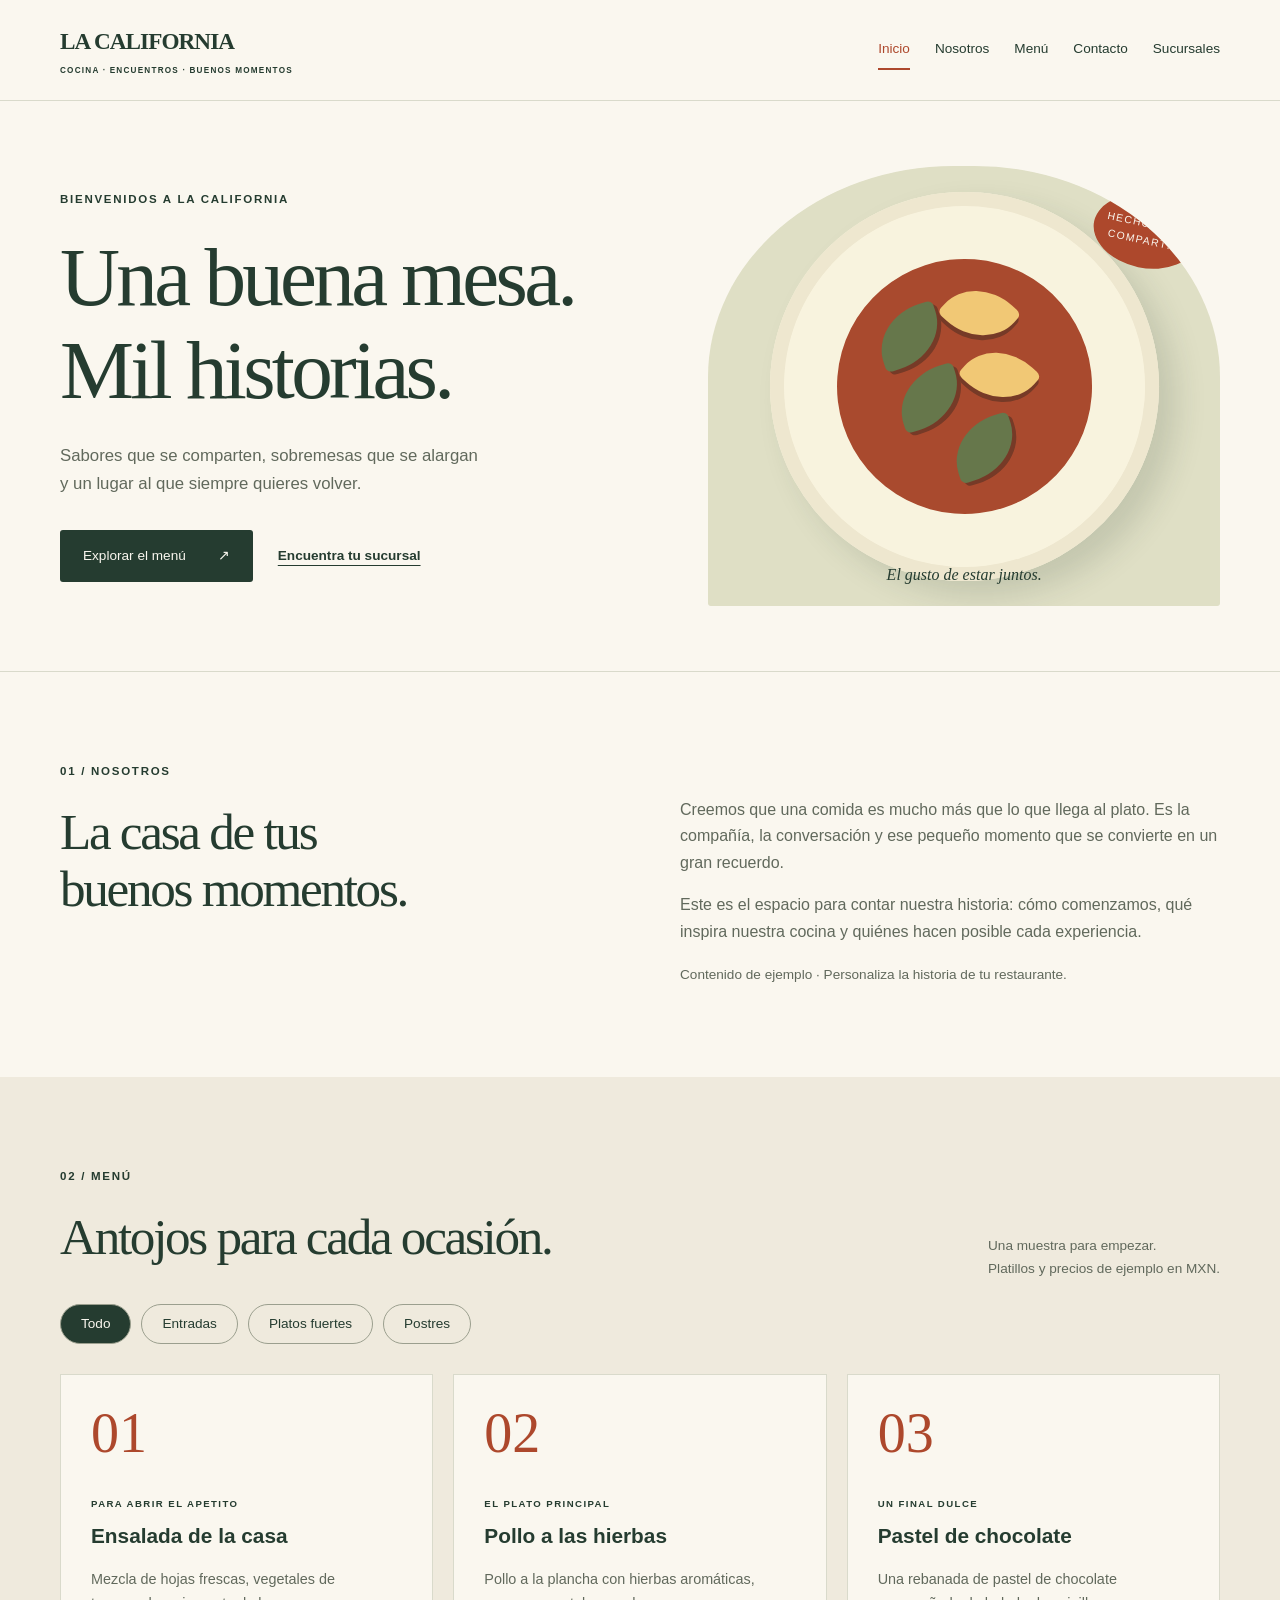
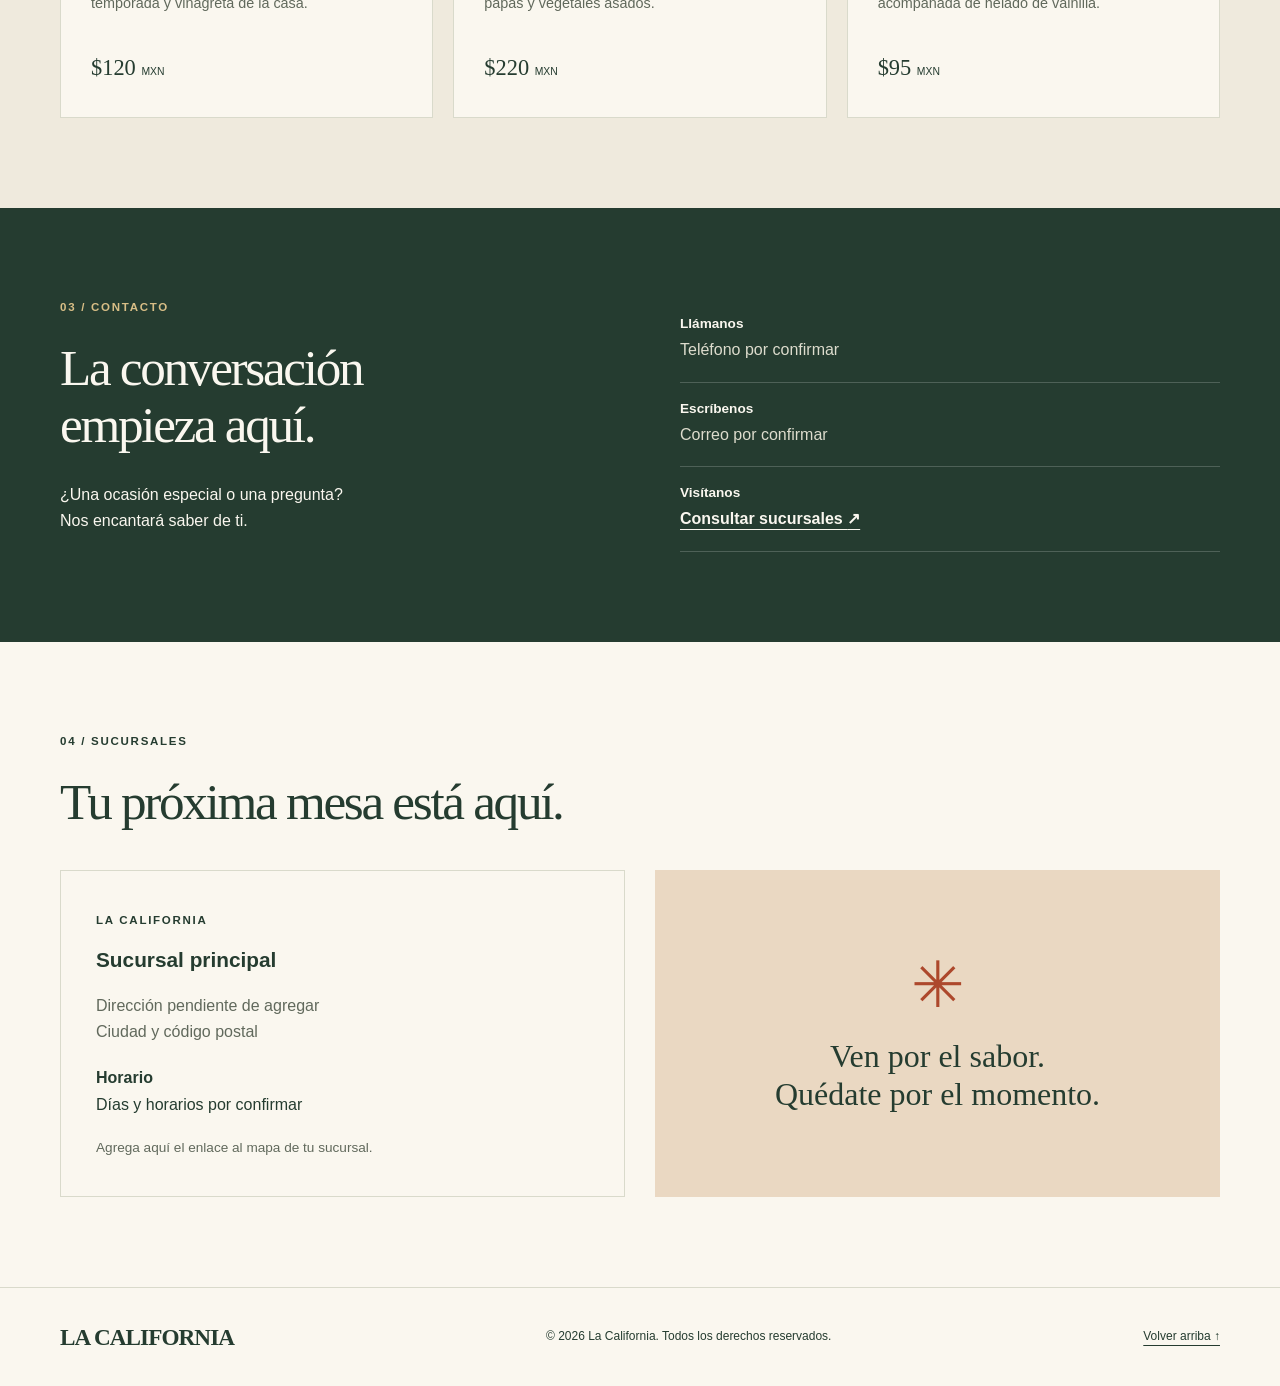
==== archivo-inicial/index.html @ ffc9212d "Estructura correcta del sitio web" ====
<!DOCTYPE html>
<html lang="es">
<head>
  <meta charset="UTF-8">
  <meta name="viewport" content="width=device-width, initial-scale=1.0">
  <meta name="description" content="Conoce La California: nuestra cocina, nuestro menú y los lugares donde nos encontramos.">
  <title>La California | Restaurante</title>
  <link rel="stylesheet" href="css/base.css">
  <link rel="stylesheet" href="css/estilos.css">
  <link rel="stylesheet" href="css/responsive.css">
  <script src="js/main.js" defer></script>
</head>
<body>
  <a class="saltar-contenido" href="#contenido">Saltar al contenido</a>
  <header class="cabecera">
    <div class="contenedor barra">
      <a class="marca" href="#inicio" aria-label="La California, inicio">LA CALIFORNIA<span>COCINA · ENCUENTROS · BUENOS MOMENTOS</span></a>
      <button class="boton-menu" type="button" aria-expanded="false" aria-controls="navegacion" hidden>Menú de navegación</button>
      <nav id="navegacion" aria-label="Navegación principal">
        <a href="#inicio" aria-current="location">Inicio</a>
        <a href="#nosotros">Nosotros</a>
        <a href="#menu">Menú</a>
        <a href="#contacto">Contacto</a>
        <a href="#sucursales">Sucursales</a>
      </nav>
    </div>
  </header>

  <main id="contenido">
    <!-- Base de una sola página: cada sección se puede convertir en un HTML independiente. -->
    <section id="inicio" class="portada seccion" aria-labelledby="titulo-inicio">
      <div class="contenedor portada-grid">
        <div>
          <p class="etiqueta">BIENVENIDOS A LA CALIFORNIA</p>
          <h1 id="titulo-inicio">Una buena mesa.<br>Mil historias.</h1>
          <p class="introduccion">Sabores que se comparten, sobremesas que se alargan y un lugar al que siempre quieres volver.</p>
          <div class="acciones">
            <a class="boton" href="#menu">Explorar el menú <span aria-hidden="true">↗</span></a>
            <a class="enlace" href="#sucursales">Encuentra tu sucursal</a>
          </div>
        </div>
        <!-- Sustituye esta composición por una fotografía propia cuando esté disponible. -->
        <div class="arte-portada" aria-hidden="true">
          <span class="sello">HECHO PARA<br>COMPARTIR</span>
          <div class="plato"><div class="comida"><i></i><i></i><i></i><i></i><i></i></div></div>
          <span class="leyenda-arte">El gusto de estar juntos.</span>
        </div>
      </div>
    </section>

    <section id="nosotros" class="seccion" aria-labelledby="titulo-nosotros">
      <div class="contenedor nosotros-grid">
        <div><p class="etiqueta">01 / NOSOTROS</p><h2 id="titulo-nosotros">La casa de tus<br>buenos momentos.</h2></div>
        <div class="texto-nosotros">
          <p>Creemos que una comida es mucho más que lo que llega al plato. Es la compañía, la conversación y ese pequeño momento que se convierte en un gran recuerdo.</p>
          <p>Este es el espacio para contar nuestra historia: cómo comenzamos, qué inspira nuestra cocina y quiénes hacen posible cada experiencia.</p>
          <span class="nota">Contenido de ejemplo · Personaliza la historia de tu restaurante.</span>
        </div>
      </div>
    </section>

    <section id="menu" class="seccion fondo-suave" aria-labelledby="titulo-menu">
      <div class="contenedor">
        <div class="encabezado-seccion"><div><p class="etiqueta">02 / MENÚ</p><h2 id="titulo-menu">Antojos para cada ocasión.</h2></div><p>Una muestra para empezar.<br>Platillos y precios de ejemplo en MXN.</p></div>
        <div class="filtros" role="group" aria-label="Filtrar platillos" hidden>
          <button type="button" data-filtro="todos" aria-pressed="true">Todo</button>
          <button type="button" data-filtro="entradas" aria-pressed="false">Entradas</button>
          <button type="button" data-filtro="fuertes" aria-pressed="false">Platos fuertes</button>
          <button type="button" data-filtro="postres" aria-pressed="false">Postres</button>
        </div>
        <div class="platillos">
          <article class="tarjeta-platillo" data-categoria="entradas"><span class="numero">01</span><p class="etiqueta">PARA ABRIR EL APETITO</p><h3>Ensalada de la casa</h3><p>Mezcla de hojas frescas, vegetales de temporada y vinagreta de la casa.</p><span class="precio">$120 <small>MXN</small></span></article>
          <article class="tarjeta-platillo" data-categoria="fuertes"><span class="numero">02</span><p class="etiqueta">EL PLATO PRINCIPAL</p><h3>Pollo a las hierbas</h3><p>Pollo a la plancha con hierbas aromáticas, papas y vegetales asados.</p><span class="precio">$220 <small>MXN</small></span></article>
          <article class="tarjeta-platillo" data-categoria="postres"><span class="numero">03</span><p class="etiqueta">UN FINAL DULCE</p><h3>Pastel de chocolate</h3><p>Una rebanada de pastel de chocolate acompañada de helado de vainilla.</p><span class="precio">$95 <small>MXN</small></span></article>
        </div>
        <p id="resultado-filtro" class="solo-lectores" aria-live="polite"></p>
      </div>
    </section>

    <section id="contacto" class="seccion contacto" aria-labelledby="titulo-contacto">
      <div class="contenedor contacto-grid">
        <div><p class="etiqueta">03 / CONTACTO</p><h2 id="titulo-contacto">La conversación<br>empieza aquí.</h2><p>¿Una ocasión especial o una pregunta?<br>Nos encantará saber de ti.</p></div>
        <div class="datos-contacto">
          <!-- Reemplaza estos textos con datos reales y agrega enlaces tel: y mailto:. -->
          <div><h3>Llámanos</h3><p>Teléfono por confirmar</p></div>
          <div><h3>Escríbenos</h3><p>Correo por confirmar</p></div>
          <div><h3>Visítanos</h3><a class="enlace" href="#sucursales">Consultar sucursales <span aria-hidden="true">↗</span></a></div>
        </div>
      </div>
    </section>

    <section id="sucursales" class="seccion" aria-labelledby="titulo-sucursales">
      <div class="contenedor">
        <p class="etiqueta">04 / SUCURSALES</p><h2 id="titulo-sucursales">Tu próxima mesa está aquí.</h2>
        <div class="sucursales-grid">
          <!-- Duplica este artículo para agregar más sucursales. -->
          <article class="tarjeta-sucursal"><span class="etiqueta">LA CALIFORNIA</span><h3>Sucursal principal</h3><address>Dirección pendiente de agregar<br>Ciudad y código postal</address><p><strong>Horario</strong><br>Días y horarios por confirmar</p><span class="nota">Agrega aquí el enlace al mapa de tu sucursal.</span></article>
          <div class="invitacion"><span aria-hidden="true">✳</span><p>Ven por el sabor.<br>Quédate por el momento.</p></div>
        </div>
      </div>
    </section>
  </main>
  <footer class="pie"><div class="contenedor"><a class="marca" href="#inicio">LA CALIFORNIA</a><p>© <span id="anio">2026</span> La California. Todos los derechos reservados.</p><a href="#inicio">Volver arriba ↑</a></div></footer>
</body>
</html>
---- archivo-inicial/css/base.css ----
/* 1. Variables, normalización y estilos compartidos. */
:root {
  --fondo: #faf7ef;
  --suave: #efeadd;
  --tinta: #253c30;
  --secundario: #61695c;
  --acento: #ad482c;
  --linea: #d9dacb;
  --ancho: 1160px;
}
* { box-sizing: border-box; }
html { scroll-behavior: smooth; scroll-padding-top: 110px; }
body { margin: 0; color: var(--tinta); background: var(--fondo); font-family: Arial, Helvetica, sans-serif; line-height: 1.65; }
h1, h2, h3, p { margin-top: 0; }
h1, h2, h3 { line-height: 1.12; }
h1, h2 { font-family: Georgia, 'Times New Roman', serif; font-weight: 400; letter-spacing: -.045em; }
h1 { font-size: clamp(3.3rem, 6.5vw, 5.7rem); margin-bottom: 25px; }
h2 { font-size: clamp(2.3rem, 4vw, 3.5rem); margin-bottom: 28px; }
h3 { font-size: 1.3rem; }
a { color: inherit; text-underline-offset: 5px; }
button { font: inherit; cursor: pointer; }
button, a { -webkit-tap-highlight-color: transparent; }
:focus-visible { outline: 3px solid var(--acento); outline-offset: 5px; }
[hidden] { display: none !important; }
.contenedor { width: min(var(--ancho), calc(100% - 64px)); margin-inline: auto; }
.seccion { padding-block: 90px; }
.etiqueta { font-size: .72rem; font-weight: 700; letter-spacing: .15em; margin-bottom: 22px; }
.nota { color: var(--secundario); font-size: .85rem; }
.enlace { font-weight: 700; }
.boton { display: inline-flex; gap: 32px; align-items: center; padding: 15px 23px; background: var(--tinta); color: var(--fondo); text-decoration: none; border-radius: 3px; }
.boton:hover { background: var(--acento); }
.saltar-contenido { position: fixed; top: -100px; left: 20px; padding: 12px; background: var(--fondo); z-index: 20; }
.saltar-contenido:focus { top: 12px; }
.solo-lectores { position: absolute; width: 1px; height: 1px; padding: 0; margin: -1px; overflow: hidden; clip-path: inset(50%); white-space: nowrap; }
@media (prefers-reduced-motion: reduce) { html { scroll-behavior: auto; } }
---- archivo-inicial/css/estilos.css ----
/* 2. Diseño de navegación y secciones. */
.cabecera { position: sticky; top: 0; z-index: 10; background: var(--fondo); border-bottom: 1px solid var(--linea); }
.barra { display: flex; align-items: center; justify-content: space-between; gap: 24px; min-height: 100px; }
.marca { font-family: Georgia, serif; font-size: 1.45rem; font-weight: bold; letter-spacing: -.04em; text-decoration: none; }
.marca span { display: block; font-family: Arial, sans-serif; font-size: .51rem; letter-spacing: .15em; margin-top: 4px; }
nav { display: flex; gap: 25px; }
nav a { font-size: .85rem; text-decoration: none; padding-block: 8px; border-bottom: 2px solid transparent; }
nav a:hover, nav a[aria-current] { border-color: var(--acento); color: var(--acento); }
.boton-menu { background: transparent; color: var(--tinta); border: 1px solid var(--linea); padding: 8px 12px; border-radius: 3px; }
.portada { padding-block: 65px; border-bottom: 1px solid var(--linea); }
.portada-grid { display: grid; grid-template-columns: 1.15fr 1fr; align-items: center; gap: 60px; }
.introduccion { max-width: 420px; color: var(--secundario); font-size: 1.05rem; }
.acciones { display: flex; gap: 25px; align-items: center; flex-wrap: wrap; margin-top: 32px; font-size: .85rem; }
.arte-portada { min-height: 440px; position: relative; display: grid; place-items: center; background: #dfdfc5; border-radius: 48% 48% 3px 3px; overflow: hidden; }
.plato { width: 76%; aspect-ratio: 1; padding: 13%; background: #f8f3de; border-radius: 50%; box-shadow: 12px 20px 30px #253c3026, inset 0 0 0 14px #eee7cf; transform: rotate(-18deg); }
.comida { height: 100%; border-radius: 50%; background: #a94a2e; display: flex; flex-wrap: wrap; align-items: center; justify-content: center; gap: 5%; padding: 14%; }
.comida i { display: block; width: 35%; height: 30%; border-radius: 80% 10% 80% 10%; background: #66774b; box-shadow: 3px 4px 0 #763a27; }
.comida i:nth-child(even) { background: #f1c875; transform: rotate(60deg); }
.sello { position: absolute; top: 30px; right: 22px; z-index: 1; padding: 19px 12px; border-radius: 50%; background: var(--acento); color: var(--fondo); text-align: center; font-size: .65rem; letter-spacing: .13em; transform: rotate(12deg); }
.leyenda-arte { position: absolute; bottom: 18px; font-family: Georgia, serif; font-style: italic; }
.nosotros-grid, .contacto-grid { display: grid; grid-template-columns: 1fr 1fr; gap: 80px; }
.texto-nosotros { padding-top: 35px; color: var(--secundario); }
.fondo-suave { background: var(--suave); }
.encabezado-seccion { display: flex; align-items: end; justify-content: space-between; gap: 30px; }
.encabezado-seccion > p { color: var(--secundario); font-size: .85rem; }
.filtros { display: flex; flex-wrap: wrap; gap: 10px; margin: 10px 0 30px; }
.filtros button { border: 1px solid #9b9f8e; border-radius: 30px; padding: 8px 20px; background: transparent; color: var(--tinta); font-size: .85rem; }
.filtros button[aria-pressed="true"], .filtros button:hover { background: var(--tinta); color: var(--fondo); }
.platillos { display: grid; grid-template-columns: repeat(3, 1fr); gap: 20px; }
.tarjeta-platillo { display: flex; flex-direction: column; background: var(--fondo); border: 1px solid var(--linea); padding: 30px; }
.numero { font-family: Georgia, serif; font-size: 3.5rem; color: var(--acento); line-height: 1; margin-bottom: 35px; }
.tarjeta-platillo .etiqueta { font-size: .6rem; margin-bottom: 12px; }
.tarjeta-platillo > p:not(.etiqueta) { color: var(--secundario); font-size: .9rem; }
.precio { margin-top: auto; padding-top: 20px; font-size: 1.4rem; font-family: Georgia, serif; }
.precio small { font-family: Arial, sans-serif; font-size: .65rem; }
.contacto { color: var(--fondo); background: var(--tinta); }
.contacto .etiqueta { color: #d8be86; }
.datos-contacto > div { padding: 18px 0; border-bottom: 1px solid #ffffff30; }
.datos-contacto h3 { font-size: .85rem; margin-bottom: 6px; }
.datos-contacto p { margin-bottom: 0; color: #dddccd; }
.sucursales-grid { display: grid; grid-template-columns: 1fr 1fr; gap: 30px; margin-top: 40px; }
.tarjeta-sucursal { padding: 35px; border: 1px solid var(--linea); }
.tarjeta-sucursal h3 { margin-top: 16px; }
address { font-style: normal; color: var(--secundario); margin-bottom: 20px; }
.invitacion { display: flex; flex-direction: column; justify-content: center; align-items: center; text-align: center; background: #ead8c2; padding: 35px; }
.invitacion span { font-size: 4rem; color: var(--acento); line-height: 1; }
.invitacion p { margin: 20px 0 0; font-size: 2rem; line-height: 1.2; font-family: Georgia, serif; }
.pie { padding-block: 30px; border-top: 1px solid var(--linea); }
.pie .contenedor { display: flex; align-items: center; justify-content: space-between; gap: 25px; }
.pie p, .pie > div > a:last-child { margin: 0; font-size: .75rem; }
---- archivo-inicial/css/responsive.css ----
/* 3. Adaptaciones para tabletas y teléfonos. */
@media (max-width: 960px) {
  .barra { flex-wrap: wrap; padding-block: 18px; gap: 12px; }
  nav { gap: 18px; }
  .portada-grid { gap: 30px; }
  .arte-portada { min-height: 360px; }
  .nosotros-grid, .contacto-grid { gap: 35px; }
  .encabezado-seccion { display: block; }
  .tarjeta-platillo { padding: 22px; }
  .pie .contenedor { flex-wrap: wrap; }
}
@media (max-width: 700px) {
  html { scroll-padding-top: 140px; }
  .contenedor { width: calc(100% - 36px); }
  .seccion { padding-block: 55px; }
  .marca { font-size: 1.2rem; }
  .marca span { font-size: .44rem; }
  .boton-menu:not([hidden]) { display: block; font-size: .75rem; }
  nav { width: 100%; flex-wrap: wrap; gap: 8px 20px; }
  .portada-grid, .nosotros-grid, .contacto-grid, .sucursales-grid, .platillos { grid-template-columns: 1fr; }
  .arte-portada { width: 100%; max-width: 430px; min-height: 340px; margin-inline: auto; }
  .plato { max-width: 290px; }
  .texto-nosotros { padding-top: 0; }
  .nosotros-grid, .contacto-grid { gap: 15px; }
  .numero { margin-bottom: 20px; }
  .tarjeta-platillo { padding: 28px; }
  .pie .contenedor { flex-direction: column; align-items: flex-start; gap: 14px; }
}
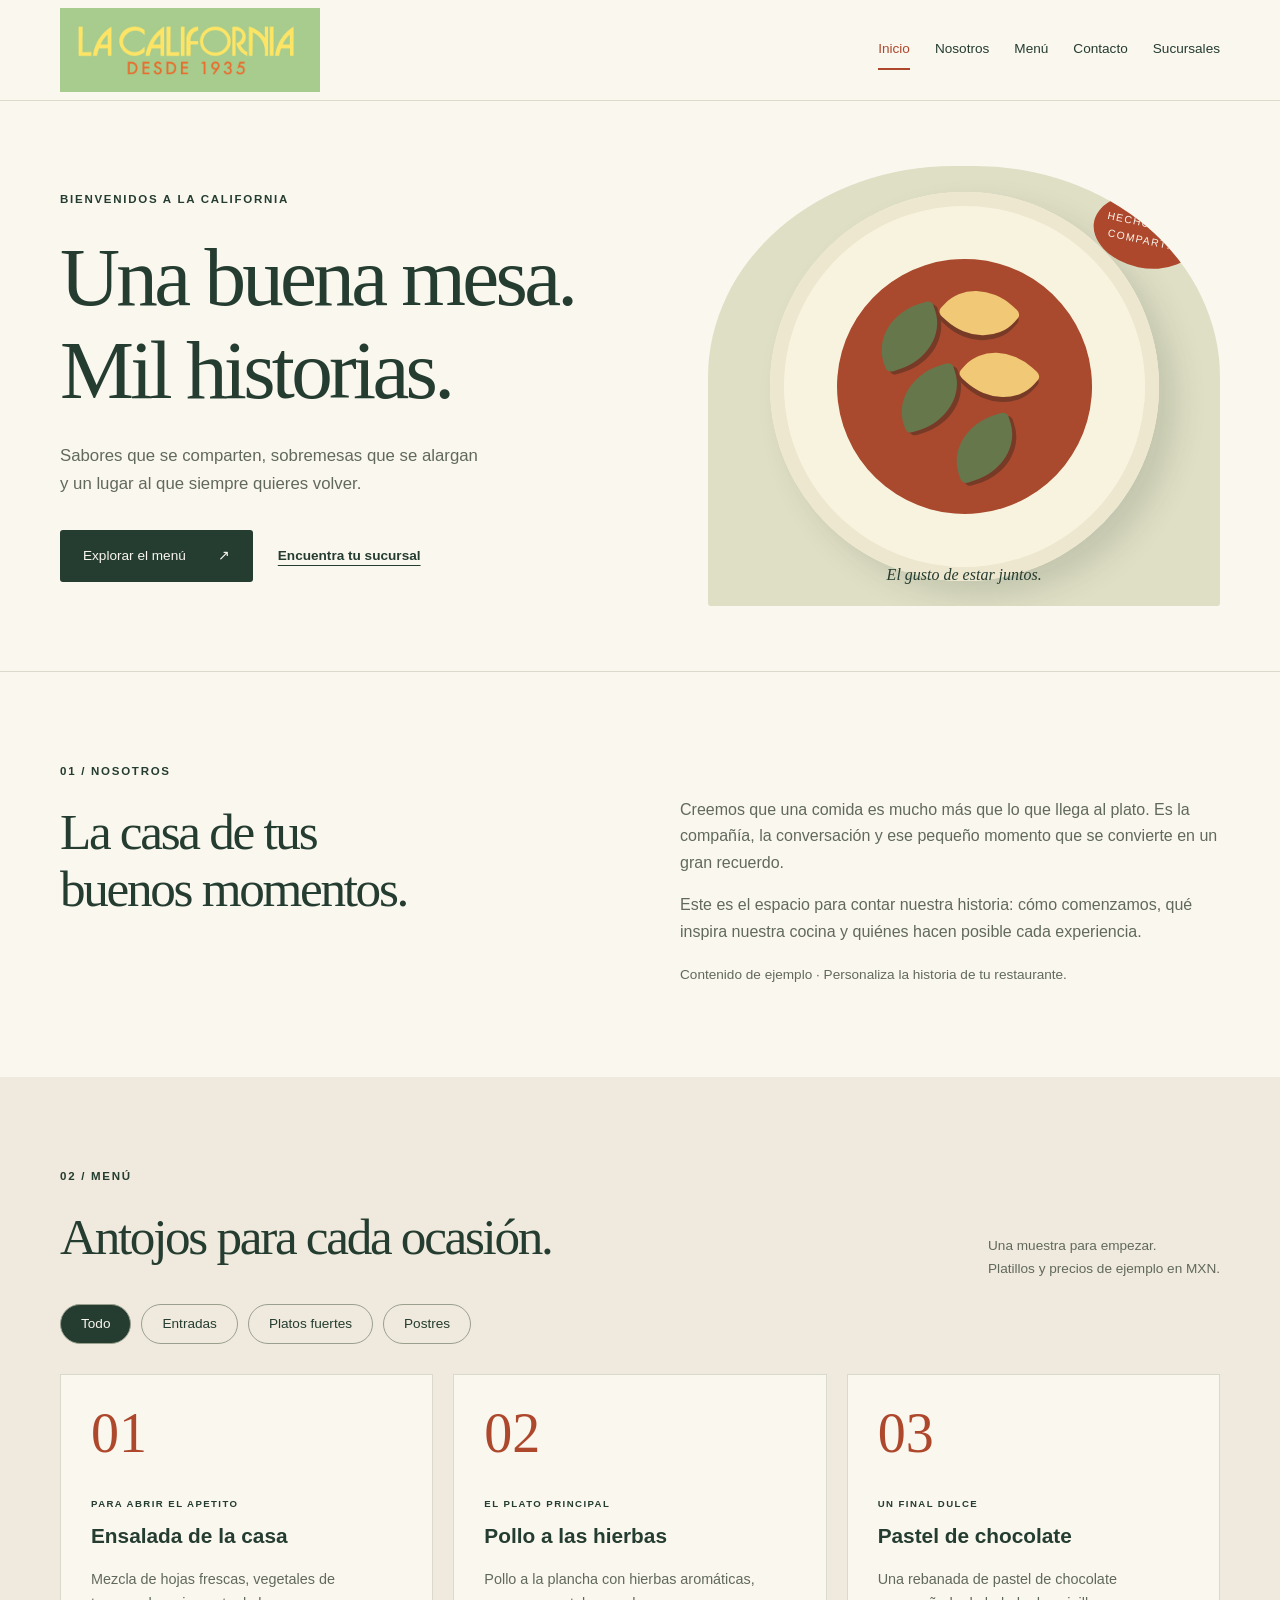
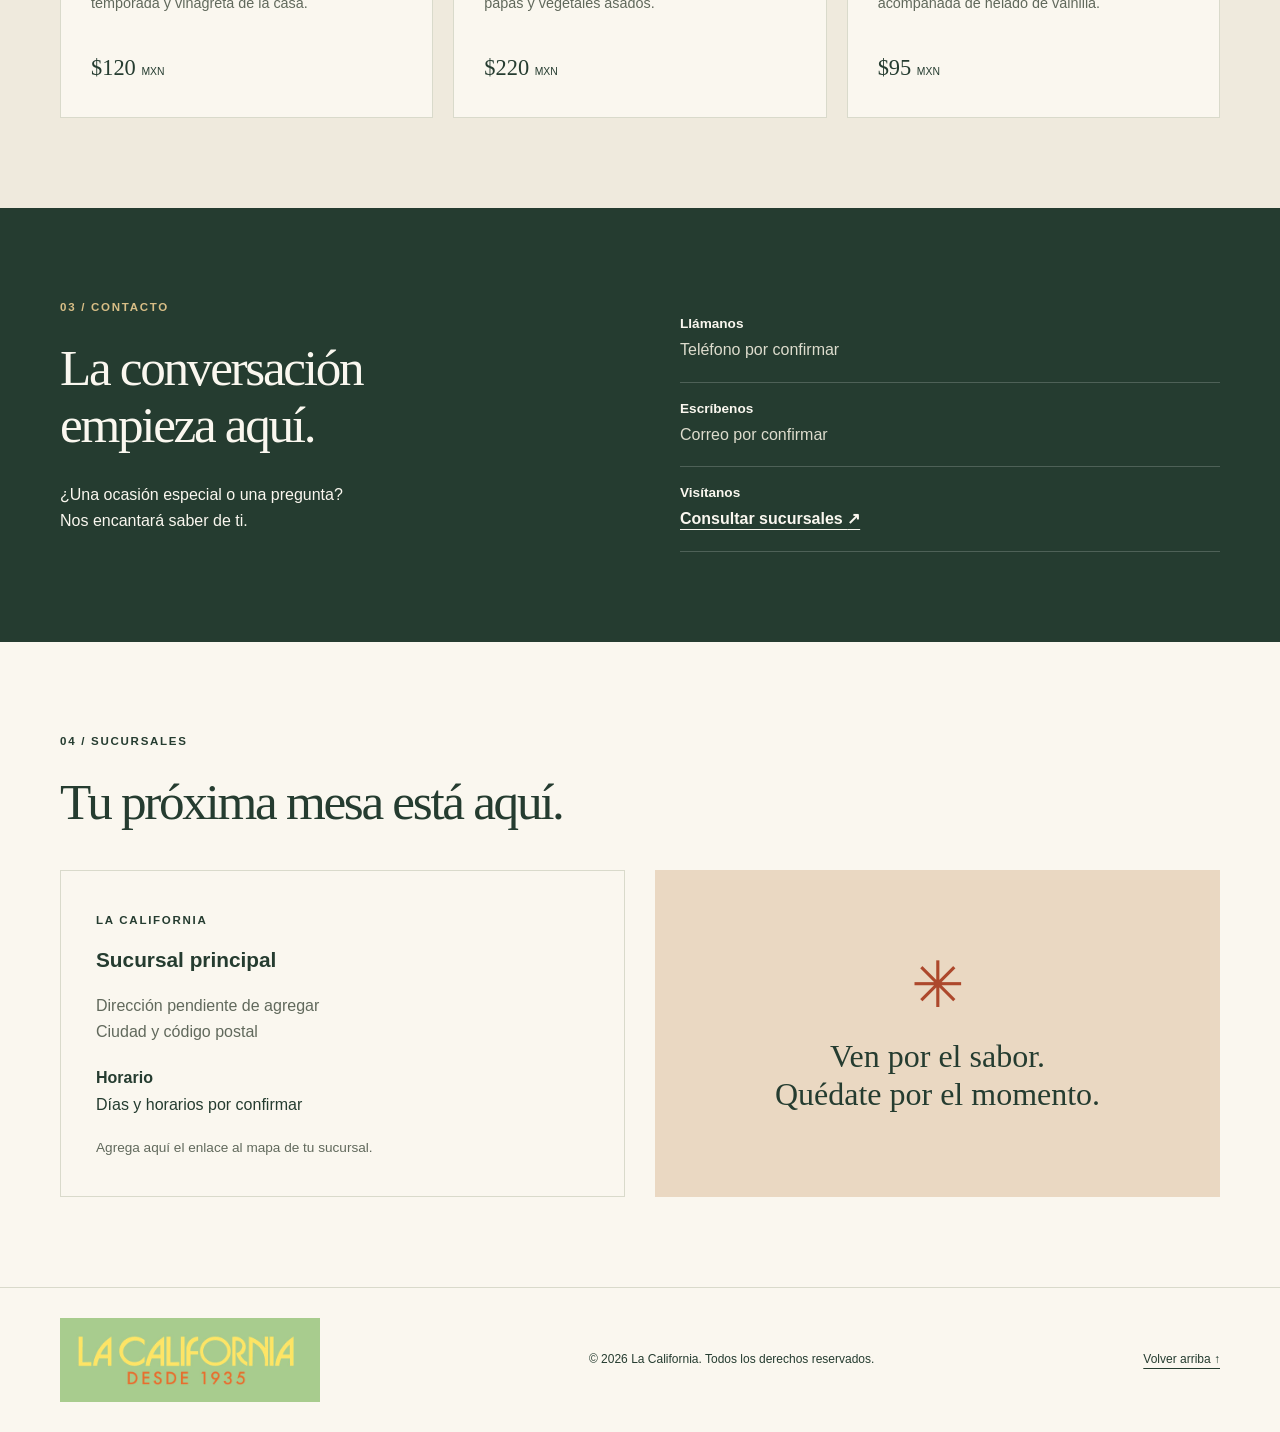
==== commit 7af8960e: "imagenes y mas rutas" ====
--- a/archivo-inicial/index.html
+++ b/archivo-inicial/index.html
@@ -14,7 +14,7 @@
   <a class="saltar-contenido" href="#contenido">Saltar al contenido</a>
   <header class="cabecera">
     <div class="contenedor barra">
-      <a class="marca" href="#inicio" aria-label="La California, inicio">LA CALIFORNIA<span>COCINA · ENCUENTROS · BUENOS MOMENTOS</span></a>
+      <a class="marca" href="#inicio" aria-label="La California, inicio"><img src="../images/marca/main-logo.jpg" alt="La California, desde 1935" width="1280" height="416"></a>
       <button class="boton-menu" type="button" aria-expanded="false" aria-controls="navegacion" hidden>Menú de navegación</button>
       <nav id="navegacion" aria-label="Navegación principal">
         <a href="#inicio" aria-current="location">Inicio</a>
@@ -100,6 +100,6 @@
       </div>
     </section>
   </main>
-  <footer class="pie"><div class="contenedor"><a class="marca" href="#inicio">LA CALIFORNIA</a><p>© <span id="anio">2026</span> La California. Todos los derechos reservados.</p><a href="#inicio">Volver arriba ↑</a></div></footer>
+  <footer class="pie"><div class="contenedor"><a class="marca" href="#inicio" aria-label="La California, Inicio"><img src="../images/marca/main-logo.jpg" alt="La California, desde 1935" width="1280" height="416"></a><p>© <span id="anio">2026</span> La California. Todos los derechos reservados.</p><a href="#inicio">Volver arriba ↑</a></div></footer>
 </body>
 </html>
--- a/archivo-inicial/css/estilos.css
+++ b/archivo-inicial/css/estilos.css
@@ -1,8 +1,8 @@
 /* 2. Diseño de navegación y secciones. */
 .cabecera { position: sticky; top: 0; z-index: 10; background: var(--fondo); border-bottom: 1px solid var(--linea); }
 .barra { display: flex; align-items: center; justify-content: space-between; gap: 24px; min-height: 100px; }
-.marca { font-family: Georgia, serif; font-size: 1.45rem; font-weight: bold; letter-spacing: -.04em; text-decoration: none; }
-.marca span { display: block; font-family: Arial, sans-serif; font-size: .51rem; letter-spacing: .15em; margin-top: 4px; }
+.marca { display: block; width: clamp(160px, 22vw, 260px); max-width: 100%; flex-shrink: 0; text-decoration: none; }
+.marca img { display: block; width: 100%; height: auto; object-fit: contain; }
 nav { display: flex; gap: 25px; }
 nav a { font-size: .85rem; text-decoration: none; padding-block: 8px; border-bottom: 2px solid transparent; }
 nav a:hover, nav a[aria-current] { border-color: var(--acento); color: var(--acento); }
--- a/archivo-inicial/css/responsive.css
+++ b/archivo-inicial/css/responsive.css
@@ -13,8 +13,6 @@
   html { scroll-padding-top: 140px; }
   .contenedor { width: calc(100% - 36px); }
   .seccion { padding-block: 55px; }
-  .marca { font-size: 1.2rem; }
-  .marca span { font-size: .44rem; }
   .boton-menu:not([hidden]) { display: block; font-size: .75rem; }
   nav { width: 100%; flex-wrap: wrap; gap: 8px 20px; }
   .portada-grid, .nosotros-grid, .contacto-grid, .sucursales-grid, .platillos { grid-template-columns: 1fr; }
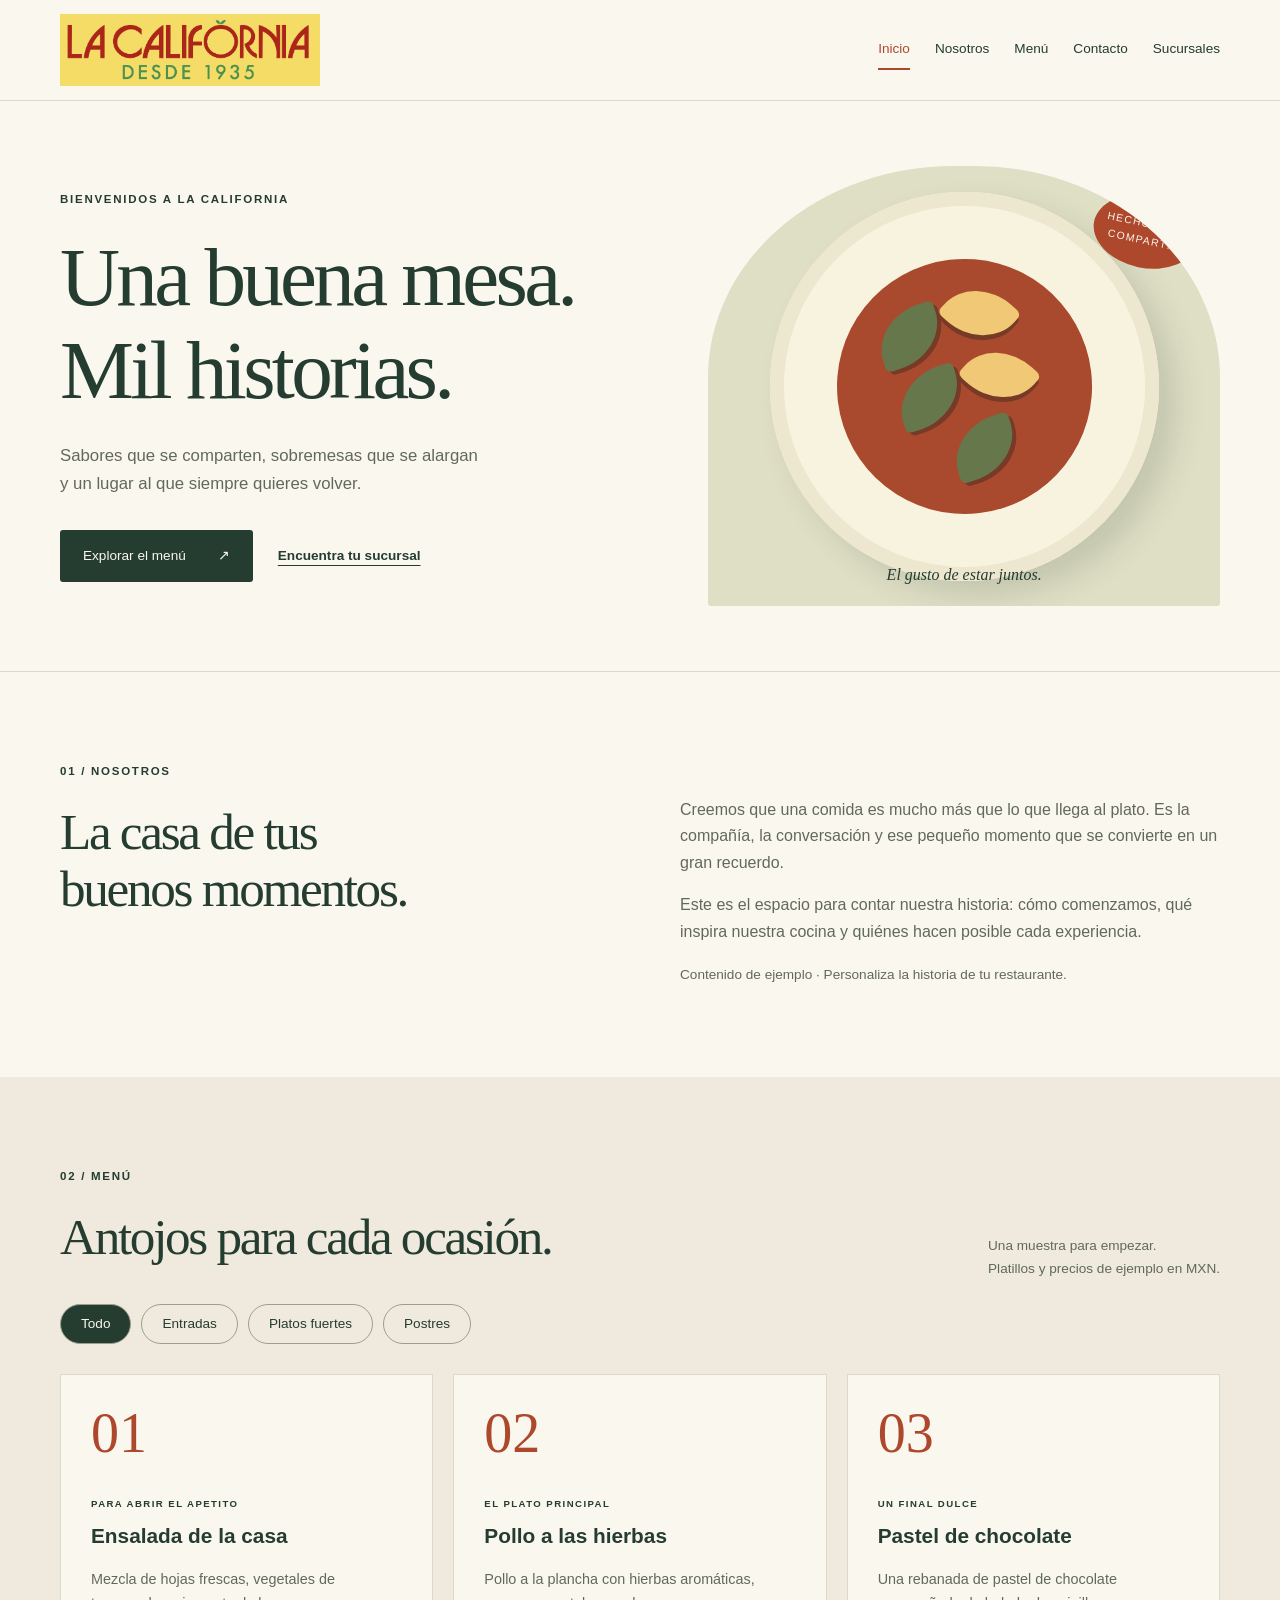
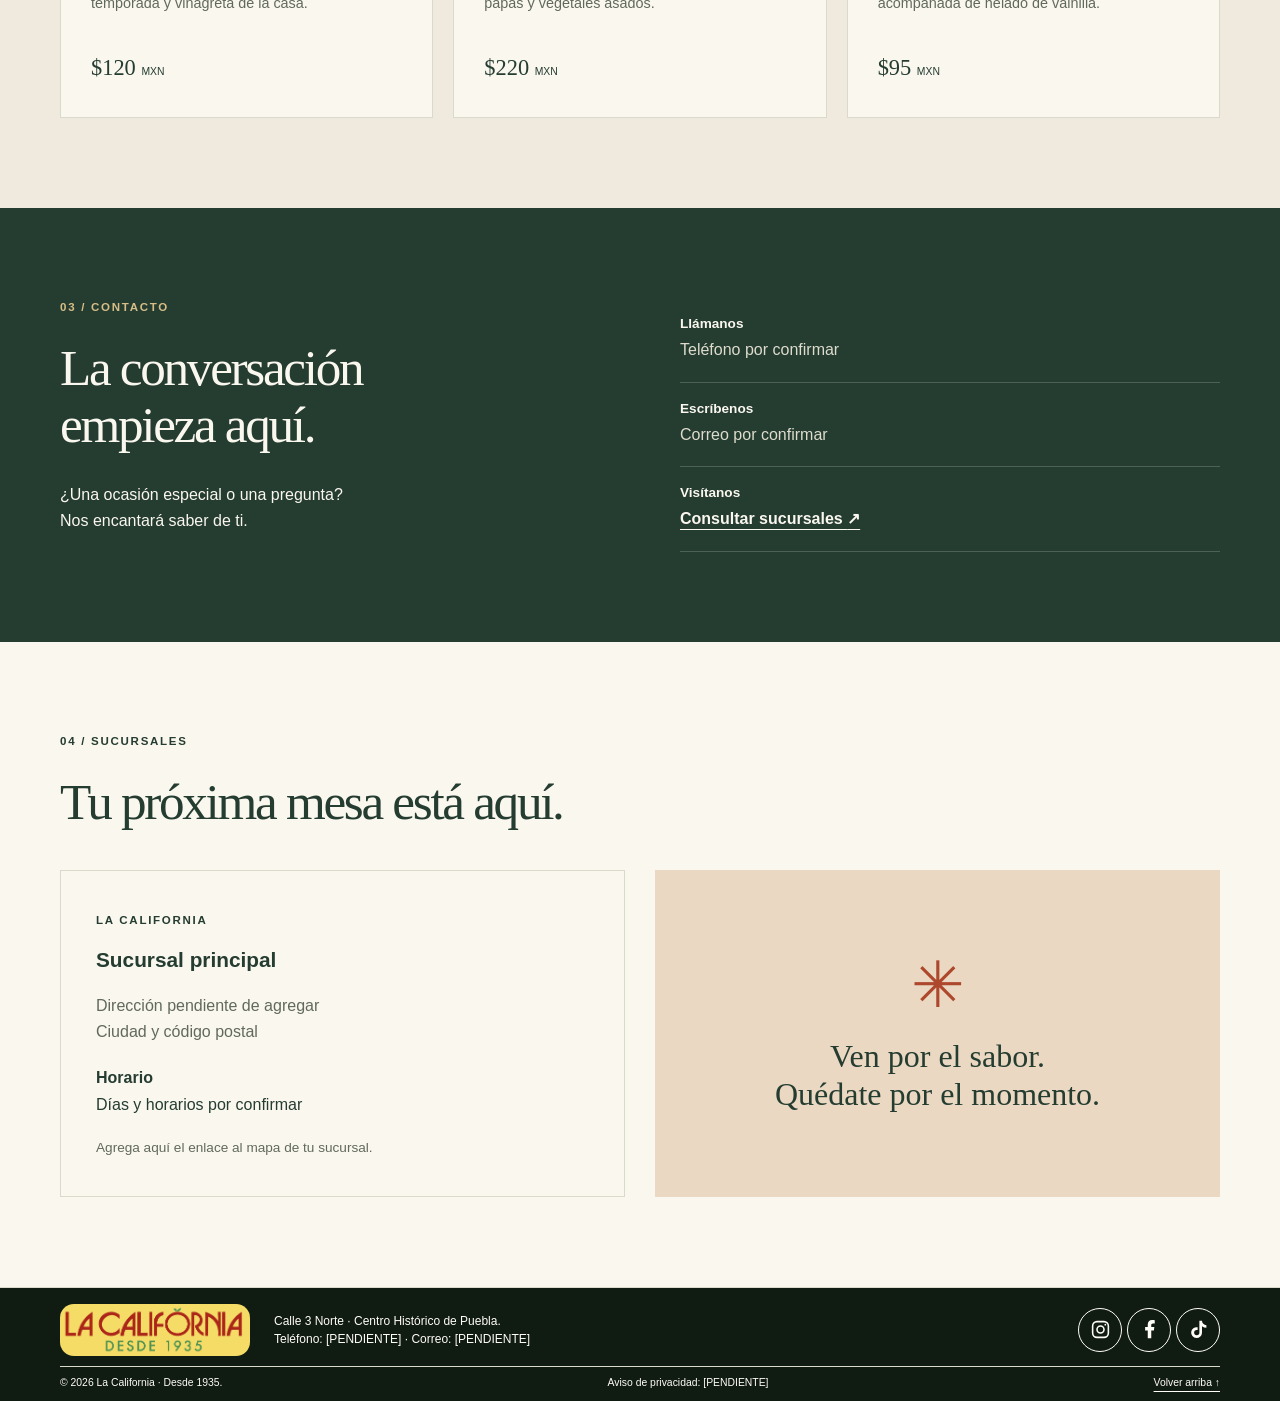
==== commit 7859391f: "antes de la junta" ====
--- a/archivo-inicial/index.html
+++ b/archivo-inicial/index.html
@@ -9,6 +9,7 @@
   <link rel="stylesheet" href="css/estilos.css">
   <link rel="stylesheet" href="css/responsive.css">
   <script src="js/main.js" defer></script>
+  <link rel="stylesheet" href="../css/footer.css">
 </head>
 <body>
   <a class="saltar-contenido" href="#contenido">Saltar al contenido</a>
@@ -100,6 +101,43 @@
       </div>
     </section>
   </main>
-  <footer class="pie"><div class="contenedor"><a class="marca" href="#inicio" aria-label="La California, Inicio"><img src="../images/marca/main-logo.jpg" alt="La California, desde 1935" width="1280" height="416"></a><p>© <span id="anio">2026</span> La California. Todos los derechos reservados.</p><a href="#inicio">Volver arriba ↑</a></div></footer>
+  <footer class="footer footer-compact">
+    <div class="contenedor">
+      <div class="footer-content">
+        <a class="footer-logo" href="../index.html" aria-label="La California, Inicio">
+          <img src="../images/marca/main-logo.jpg" alt="La California, desde 1935" width="813" height="223" loading="lazy">
+        </a>
+        <div class="footer-contact">
+          <p>Calle 3 Norte · Centro Histórico de Puebla.</p>
+          <p>Teléfono: [PENDIENTE] · Correo: [PENDIENTE]</p>
+        </div>
+        <div class="footer-socials" role="group" aria-label="Redes sociales">
+          <!-- Para activar cada red, añade href="URL_OFICIAL" y elimina aria-disabled="true". -->
+          <a class="social-icon" role="link" aria-disabled="true" aria-label="Instagram" title="Instagram">
+            <svg viewBox="0 0 24 24" fill="none" stroke="currentColor" stroke-width="1.8" aria-hidden="true" focusable="false">
+              <rect x="3" y="3" width="18" height="18" rx="5"/>
+              <circle cx="12" cy="12" r="4"/>
+              <circle cx="17.5" cy="6.5" r="1" fill="currentColor" stroke="none"/>
+            </svg>
+          </a>
+          <a class="social-icon" role="link" aria-disabled="true" aria-label="Facebook" title="Facebook">
+            <svg viewBox="0 0 24 24" fill="currentColor" aria-hidden="true" focusable="false">
+              <path d="M14 22v-9h3l.5-4H14V7c0-1.2.4-2 2-2h2V1.4C17.3 1.2 16.3 1 15 1c-3.2 0-5 1.9-5 5.4V9H7v4h3v9z"/>
+            </svg>
+          </a>
+          <a class="social-icon" role="link" aria-disabled="true" aria-label="TikTok" title="TikTok">
+            <svg viewBox="0 0 24 24" fill="currentColor" aria-hidden="true" focusable="false">
+              <path d="M16 2h-3v13.5a3 3 0 1 1-3-3c.3 0 .7.1 1 .2V9.5a6.2 6.2 0 1 0 5 6V8.2A8.4 8.4 0 0 0 21 10V7a5 5 0 0 1-5-5z"/>
+            </svg>
+          </a>
+        </div>
+      </div>
+      <div class="footer-bottom">
+        <p>© <span id="anio">2026</span> La California · Desde 1935.</p>
+        <p>Aviso de privacidad: [PENDIENTE]</p>
+        <a href="#contenido">Volver arriba ↑</a>
+      </div>
+    </div>
+  </footer>
 </body>
 </html>
--- a/css/footer.css
+++ b/css/footer.css
@@ -0,0 +1,107 @@
+/* Pie compartido por todas las páginas. */
+.footer.footer-compact {
+  padding: 1rem 0 .65rem;
+  border-top: 1px solid var(--linea, #929b89);
+  background: var(--texto, #101b12);
+  color: var(--superficie, #fffdf7);
+}
+
+.footer-compact .footer-content {
+  display: grid;
+  grid-template-columns: minmax(0, 1fr) auto;
+  align-items: center;
+  gap: .75rem 1rem;
+}
+
+.footer-compact .footer-logo {
+  display: block;
+  width: min(100%, 190px);
+}
+
+.footer-compact .footer-logo img {
+  display: block;
+  width: 100%;
+  height: auto;
+  border-radius: 14px;
+}
+
+.footer-compact .footer-contact {
+  grid-column: 1 / -1;
+  grid-row: 2;
+  font-size: .75rem;
+  line-height: 1.5;
+}
+
+.footer-compact .footer-contact p {
+  margin: 0;
+  font-size: inherit;
+}
+
+.footer-compact .footer-socials {
+  display: flex;
+  gap: .3rem;
+  align-items: center;
+}
+
+.footer-compact .social-icon {
+  display: inline-flex;
+  align-items: center;
+  justify-content: center;
+  flex: none;
+  width: 44px;
+  height: 44px;
+  border: 1px solid currentColor;
+  border-radius: 50%;
+  color: inherit;
+  text-decoration: none;
+}
+
+.footer-compact .social-icon svg {
+  display: block;
+  width: 21px;
+  height: 21px;
+}
+
+.footer-compact .social-icon[href]:hover {
+  background: var(--california-yellow, #F4DC66);
+  color: var(--california-red, #AC2519);
+}
+
+.footer-compact .footer-bottom {
+  display: flex;
+  flex-wrap: wrap;
+  justify-content: space-between;
+  align-items: center;
+  gap: .35rem 1rem;
+  margin-top: .65rem;
+  padding-top: .5rem;
+  border-top: 1px solid var(--linea, #929b89);
+  font-size: .65rem;
+  line-height: 1.5;
+}
+
+.footer-compact .footer-bottom p {
+  margin: 0;
+  font-size: inherit;
+}
+
+.footer-compact a {
+  color: inherit;
+}
+
+.footer-compact :focus-visible {
+  outline: 2px solid var(--california-yellow, #F4DC66);
+  outline-offset: 4px;
+}
+
+@media (min-width: 42rem) {
+  .footer-compact .footer-content {
+    grid-template-columns: minmax(140px, 190px) minmax(0, 1fr) auto;
+    gap: 1.5rem;
+  }
+
+  .footer-compact .footer-contact {
+    grid-column: 2;
+    grid-row: 1;
+  }
+}
